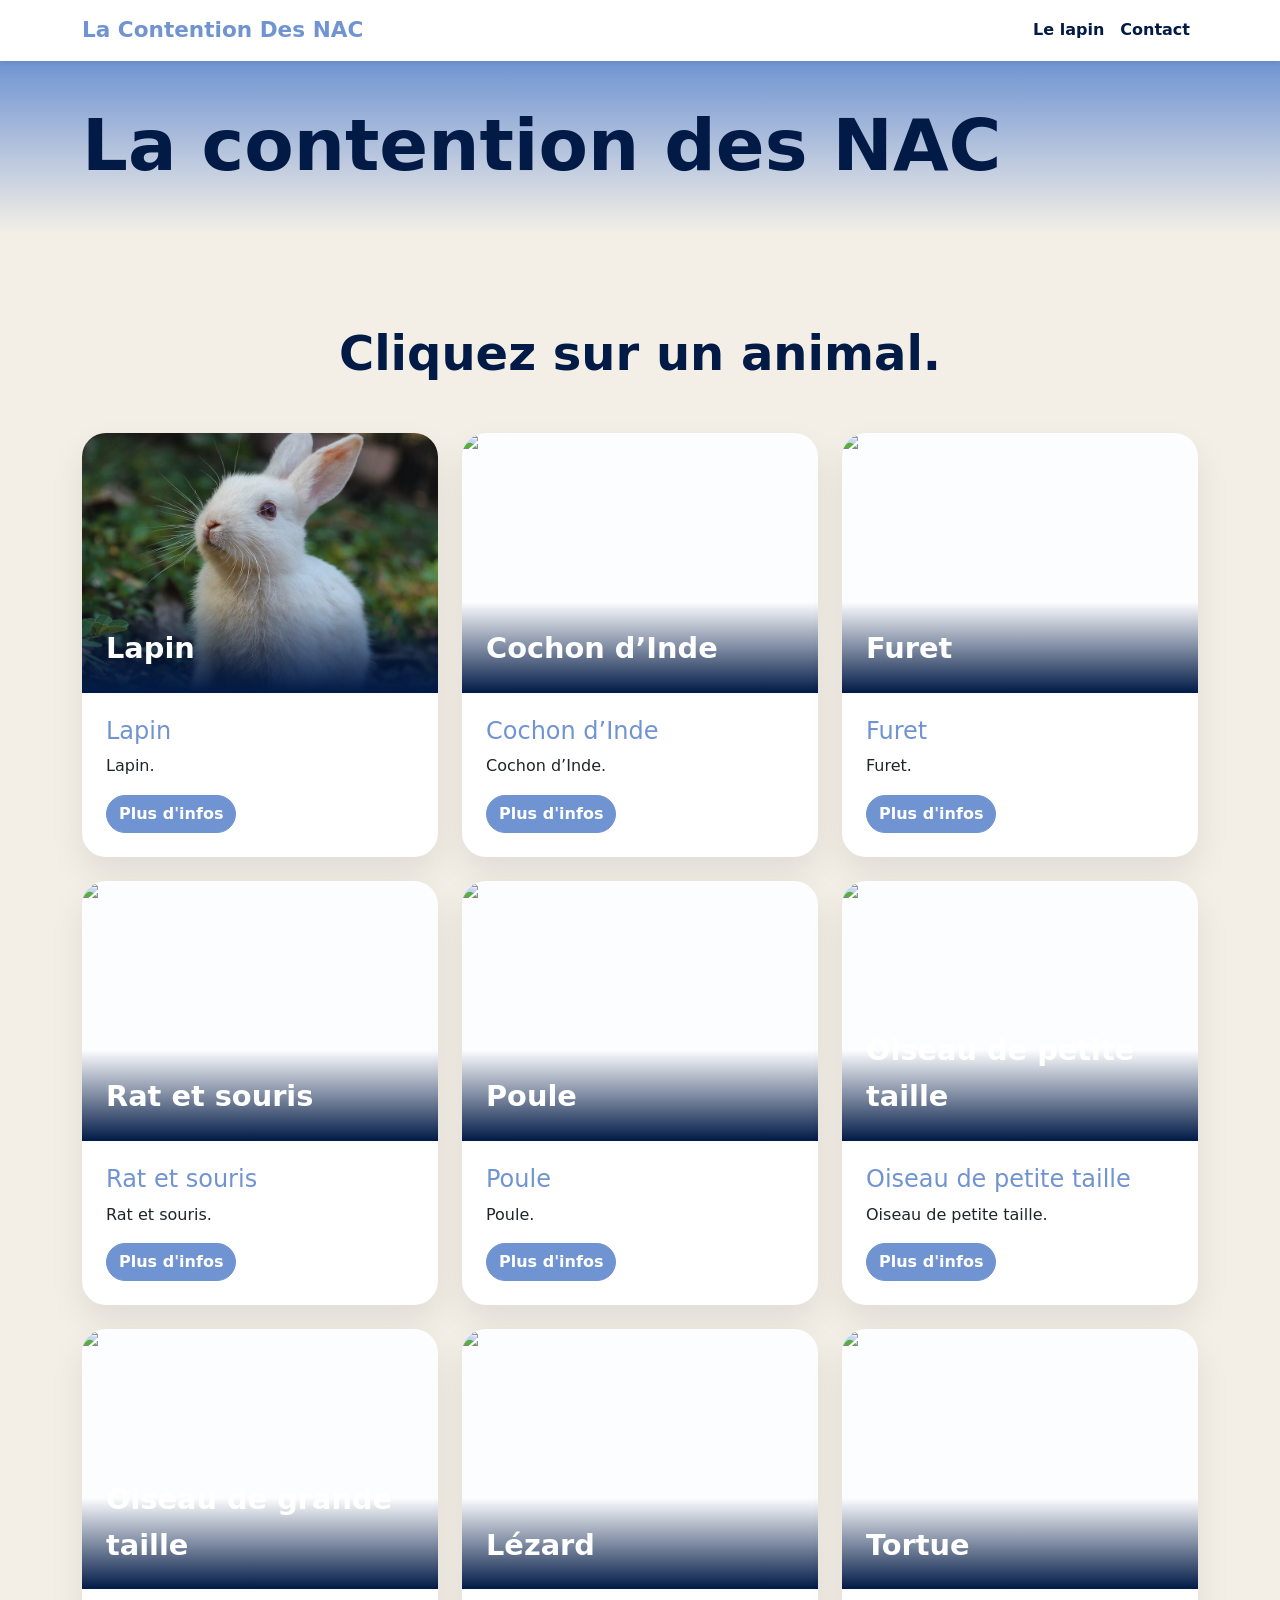
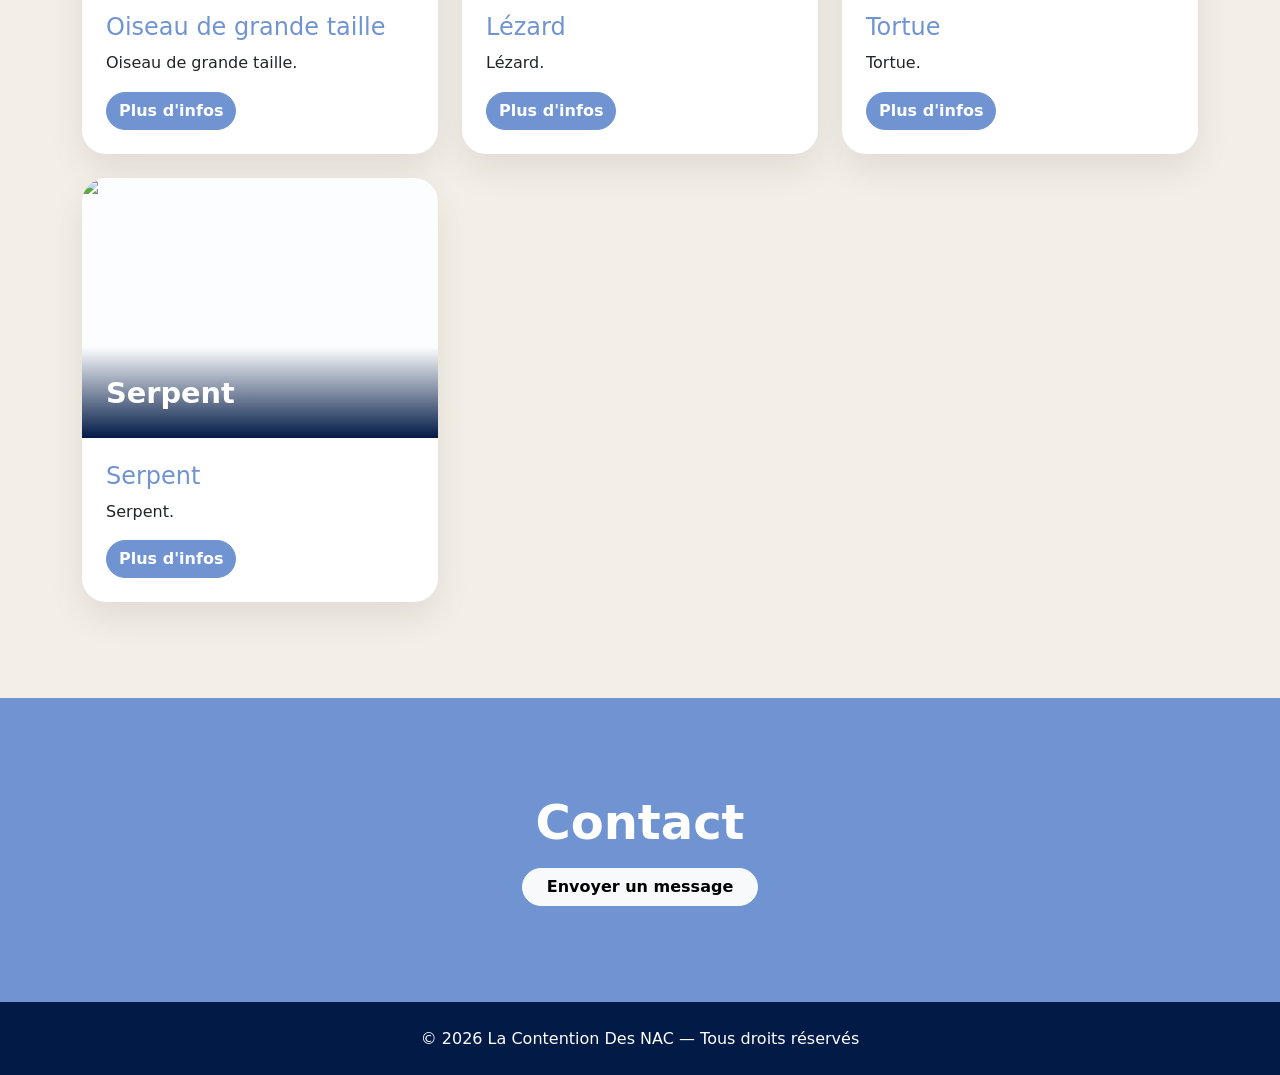
==== index.html @ f0cd6c54 "Added indexCards.js" ====
<!DOCTYPE html>
<html lang="fr">
<head>
    <meta charset="UTF-8">
    <meta name="viewport" content="width=device-width, initial-scale=1.0">
    <title>La Contention Des NAC</title>

    <link href="https://cdn.jsdelivr.net/npm/bootstrap@5.3.3/dist/css/bootstrap.min.css" rel="stylesheet">
    <link rel="stylesheet" href="css/style.css">
</head>

<body>
<nav class="navbar navbar-expand-lg bg-white shadow-sm sticky-top">
    <div class="container">
        <a class="navbar-brand fw-bold brand-color" href="index.html">
            La Contention Des NAC
        </a>

        <button class="navbar-toggler" type="button" data-bs-toggle="collapse" data-bs-target="#mainNavbar"
                aria-controls="mainNavbar" aria-expanded="false" aria-label="Afficher le menu">
            <span class="navbar-toggler-icon"></span>
        </button>

        <div class="collapse navbar-collapse" id="mainNavbar">
            <ul class="navbar-nav ms-auto mb-2 mb-lg-0 fw-semibold">
                <li class="nav-item">
                    <a class="nav-link" href="Lapin.html">Le lapin</a>
                </li>
                <li class="nav-item">
                    <a class="nav-link" href="#contact">Contact</a>
                </li>
            </ul>
        </div>
    </div>
</nav>

<main>
    <section class="hero-section">
        <div class="container py-5">
            <div class="row align-items-center min-vh-10 g-5">
                <div class="col-12">
                    <h1 class="display-2 fw-bold lh-1 mb-1">
                        La contention des NAC
                    </h1>
                </div>
            </div>
        </div>
    </section>

    <section class="py-5" id="nac-list">
        <div class="container py-lg-5">
            <div class="row justify-content-center text-center mb-5">
                <div class="col-lg-8">
                    <h2 class="display-5 fw-bold lh-1">
                        Cliquez sur un animal.
                    </h2>
                </div>
            </div>

            <div class="row g-4" id="nac-cards"></div>
        </div>
    </section>

    <section class="contact-section py-5 text-center text-white" id="contact">
        <div class="container py-lg-5">
            <h2 class="display-5 fw-bold mb-3">Contact</h2>
            <!--            <p class="lead mx-auto mb-4 contact-text">-->
            <!--                info.-->
            <!--            </p>-->
            <a href="mailto:lacontentiondesnac@gmail.com" class="btn btn-light rounded-pill px-4 fw-bold">
                Envoyer un message
            </a>
        </div>
    </section>
</main>

<footer class="footer-section py-4 text-center text-white">
    <div class="container">
        <p class="mb-0">© 2026 La Contention Des NAC — Tous droits réservés</p>
    </div>
</footer>

<template id="nac-card-template">
    <div class="col-md-6 col-lg-4">
        <article class="card nac-card h-100 border-0">
            <a class="image-button">
                <img class="card-img-top">
                <span></span>
            </a>

            <div class="card-body p-4 d-flex flex-column">
                <h3 class="h4 card-title brand-color"></h3>
                <p class="card-text flex-grow-1"></p>
                <a class="btn btn-primary-custom rounded-pill align-self-start">
                    Plus d'infos
                </a>
            </div>
        </article>
    </div>
</template>


<script src="js/indexCards.js"></script>
<script src="https://cdn.jsdelivr.net/npm/bootstrap@5.3.3/dist/js/bootstrap.bundle.min.js"></script>
</body>
</html>
---- css/style.css ----
:root {
    --primary: #7094d2;
    --secondary: #f3efe7;
    --dark: #011a46;
    --light: #ffffff;
    --accent: #0f714e;
}

body {
    color: var(--dark);
    background-color: var(--secondary);
    line-height: 1.6;
}

.footer-section {
    background-color: var(--dark);
}

.brand-color {
    color: var(--primary) !important;
}

/*======================================*/

.navbar-brand {
    font-size: 1.35rem;
}

.nav-link {
    color: var(--dark);
}

.nav-link:hover,
.nav-link:focus {
    color: var(--primary);
}

/*======================================*/

.hero-section {
    background: linear-gradient(var(--primary), rgba(243, 239, 231, 0.88));
    background-size: cover;
    background-position: center;
}

.min-vh-75 {
    min-height: 75vh;
}

.section-kicker {
    color: var(--accent);
    font-weight: 800;
    letter-spacing: 2px;
    text-transform: uppercase;
}

.light-kicker {
    color: rgba(255, 255, 255, 0.78);
}

.hero-text {
    max-width: 620px;
}

.btn-primary-custom {
    --bs-btn-color: #ffffff;
    --bs-btn-bg: var(--primary);
    --bs-btn-border-color: var(--primary);
    --bs-btn-hover-color: #ffffff;
    --bs-btn-hover-bg: var(--dark);
    --bs-btn-hover-border-color: var(--dark);
    --bs-btn-focus-shadow-rgb: 111, 143, 114;
    --bs-btn-active-color: #ffffff;
    --bs-btn-active-bg: var(--dark);
    --bs-btn-active-border-color: var(--dark);
    font-weight: 700;
}

.hero-image-card,
.info-card {
    background-color: var(--light);
    border-radius: 1.75rem;
    box-shadow: 0 1.5rem 3rem rgba(0, 0, 0, 0.12);
}

.main-image {
    width: 100%;
    height: 420px;
    object-fit: cover;
}

.nac-card {
    border-radius: 1.5rem;
    overflow: hidden;
    box-shadow: 0 1rem 2.2rem rgba(0, 0, 0, 0.08);
    transition: 0.2s ease;
}

.nac-card:hover {
    transform: translateY(-6px);
    box-shadow: 0 1.4rem 2.8rem rgba(0, 0, 0, 0.12);
}

.image-button {
    position: relative;
    display: block;
    height: 260px;
    overflow: hidden;
    color: var(--light);
    text-decoration: none;
}

.image-button img {
    width: 100%;
    height: 100%;
    object-fit: cover;
    transition: 0.3s ease;
}

.image-button::after {
    content: "";
    position: absolute;
    inset: 0;
    background: linear-gradient(
            rgba(112, 148, 210, 0.02) 0%,
            rgba(112, 148, 210, 0.02) 65%,
            var(--dark) 100%
    );}

.image-button span {
    position: absolute;
    left: 1.5rem;
    bottom: 1.35rem;
    z-index: 1;
    font-size: 1.8rem;
    font-weight: 800;
}

.image-button:hover img {
    transform: scale(1.08);
}

.about-section {
    background-color: var(--light);
}

.about-image,
.animal-main-image {
    width: 100%;
    height: 460px;
    object-fit: cover;
    box-shadow: 0 1.1rem 2.5rem rgba(0, 0, 0, 0.1);
}

.contact-section,
.animal-hero-section {
    background-color: var(--primary);
}

.info-card {
    box-shadow: 0 1rem 2.2rem rgba(0, 0, 0, 0.08);
}

.list-group-item {
    color: var(--dark);
    background-color: transparent;
}


@media (max-width: 991.98px) {
    .main-image,
    .about-image,
    .animal-main-image {
        height: 340px;
    }
}

@media (max-width: 575.98px) {
    .main-image,
    .about-image,
    .animal-main-image {
        height: 280px;
    }

    .image-button {
        height: 230px;
    }
}
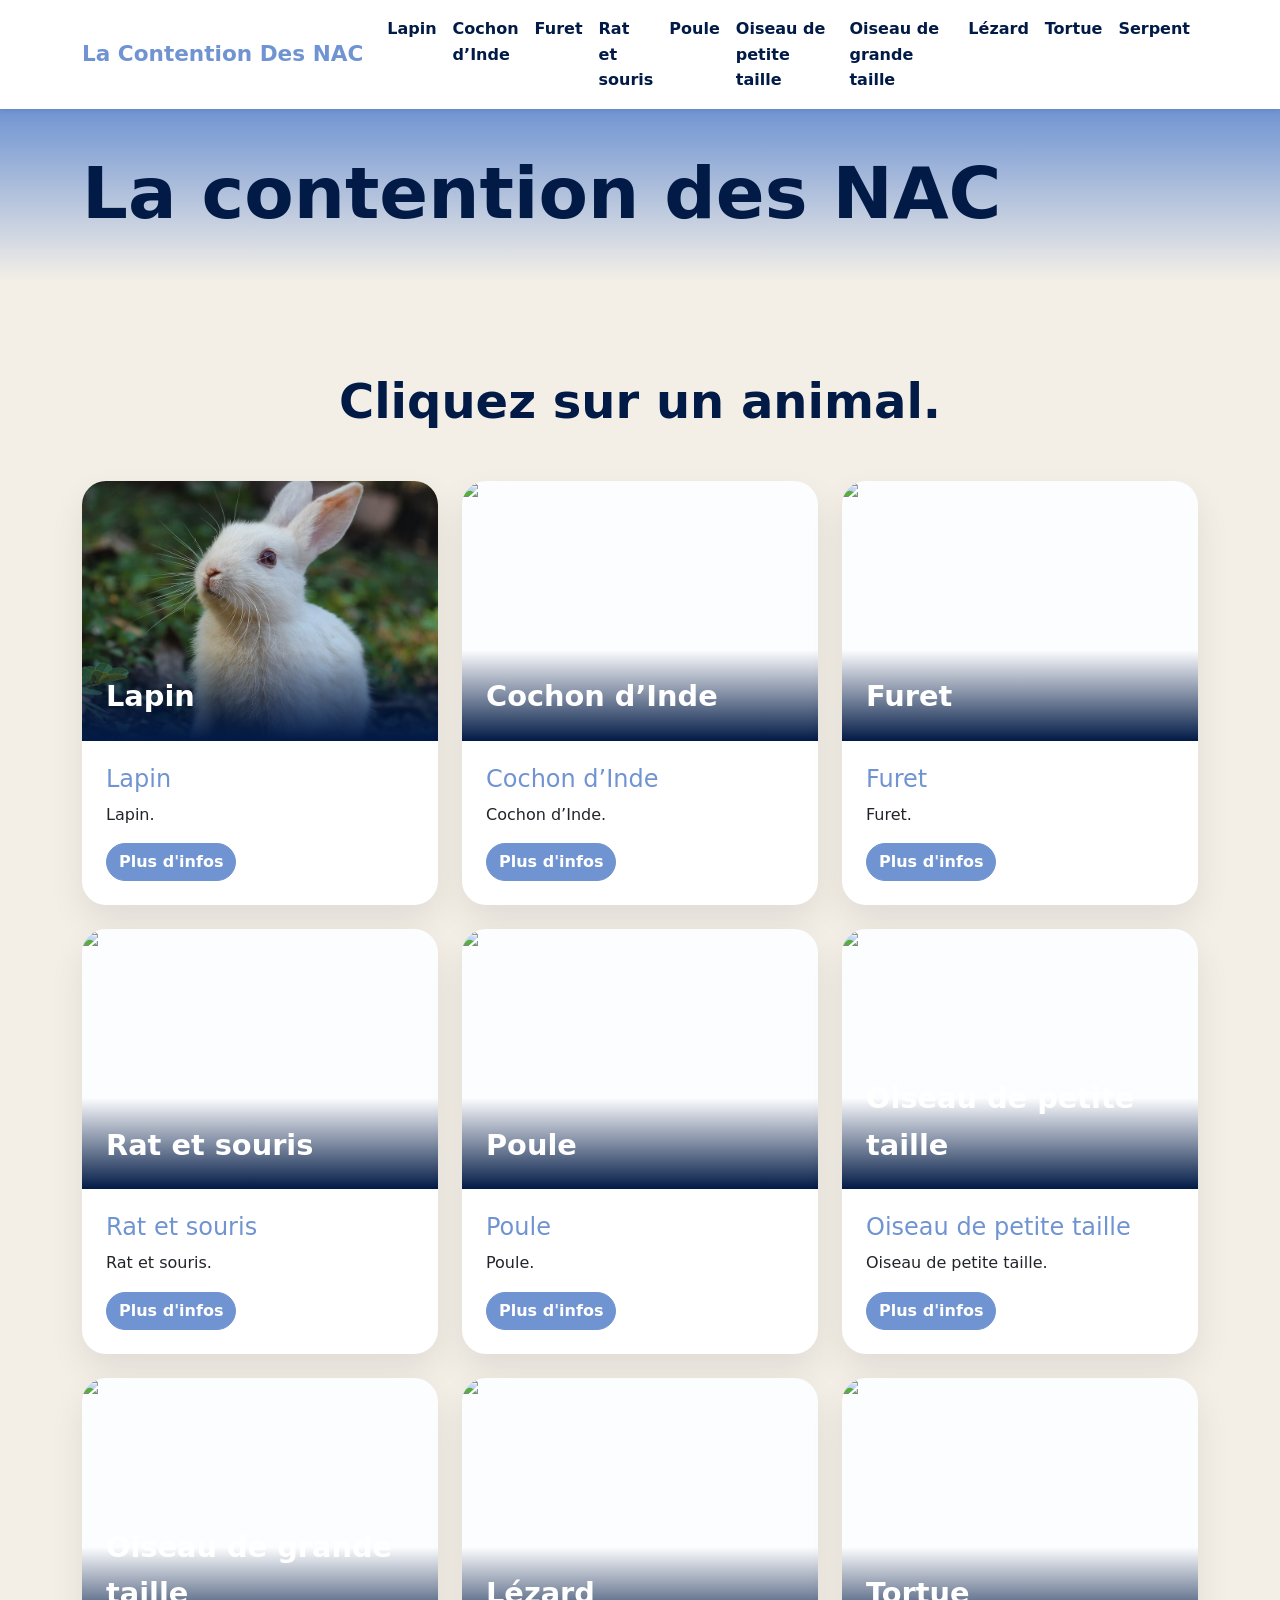
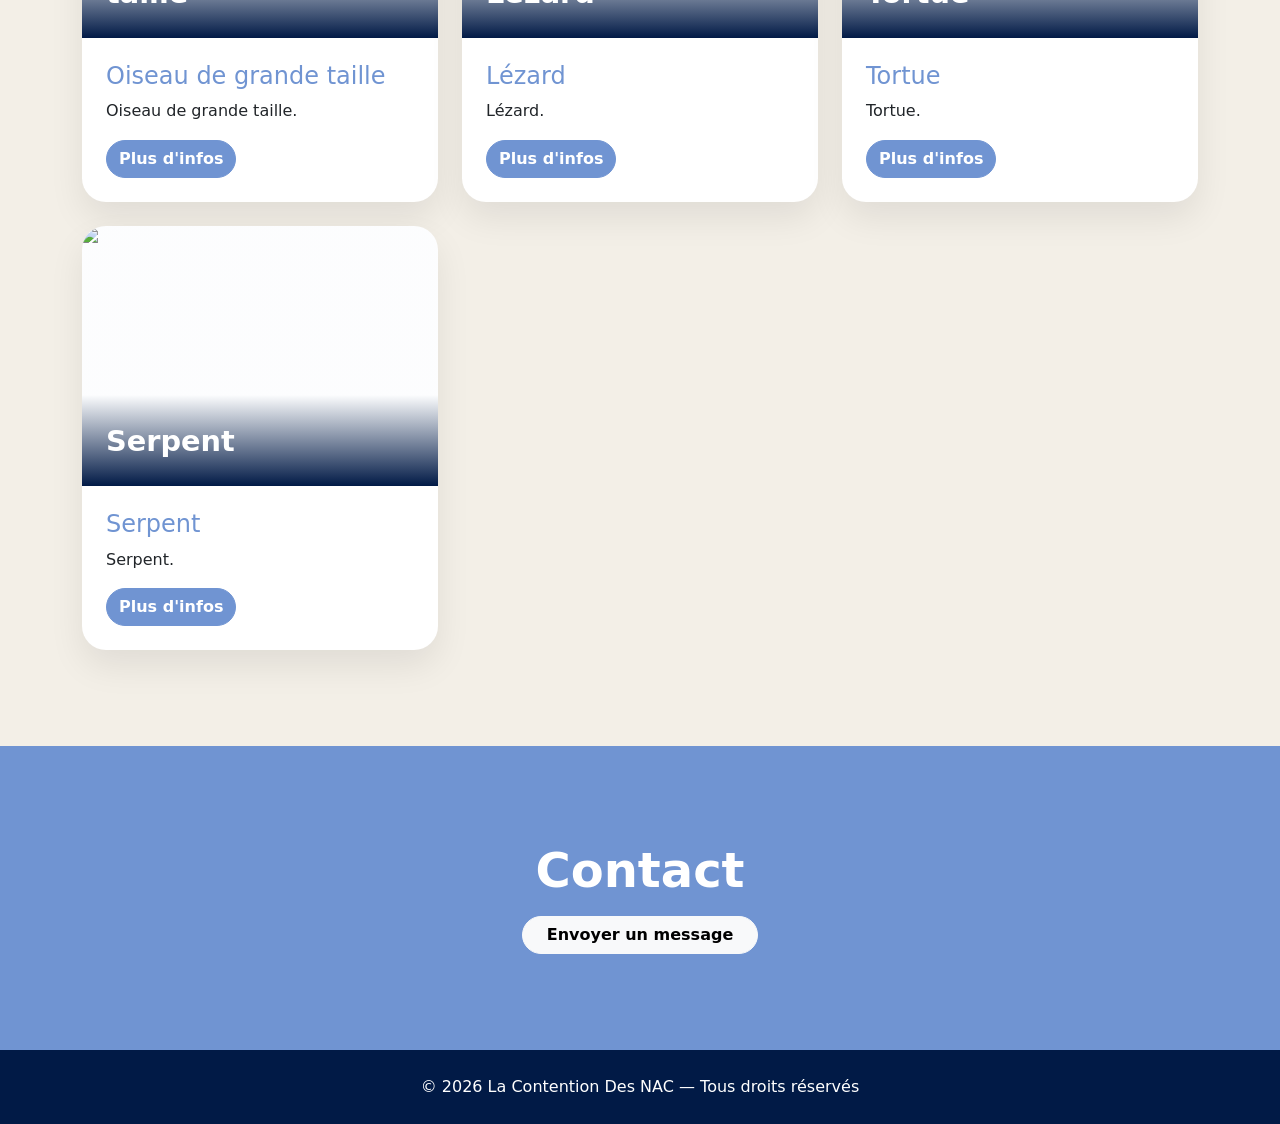
==== commit e508ff88: "Added all animals to menu + simplified indexCard.js" ====
--- a/index.html
+++ b/index.html
@@ -22,14 +22,7 @@
         </button>
 
         <div class="collapse navbar-collapse" id="mainNavbar">
-            <ul class="navbar-nav ms-auto mb-2 mb-lg-0 fw-semibold">
-                <li class="nav-item">
-                    <a class="nav-link" href="Lapin.html">Le lapin</a>
-                </li>
-                <li class="nav-item">
-                    <a class="nav-link" href="#contact">Contact</a>
-                </li>
-            </ul>
+            <ul class="navbar-nav ms-auto mb-2 mb-lg-0 fw-semibold" id="mainNavLinks"></ul>
         </div>
     </div>
 </nav>
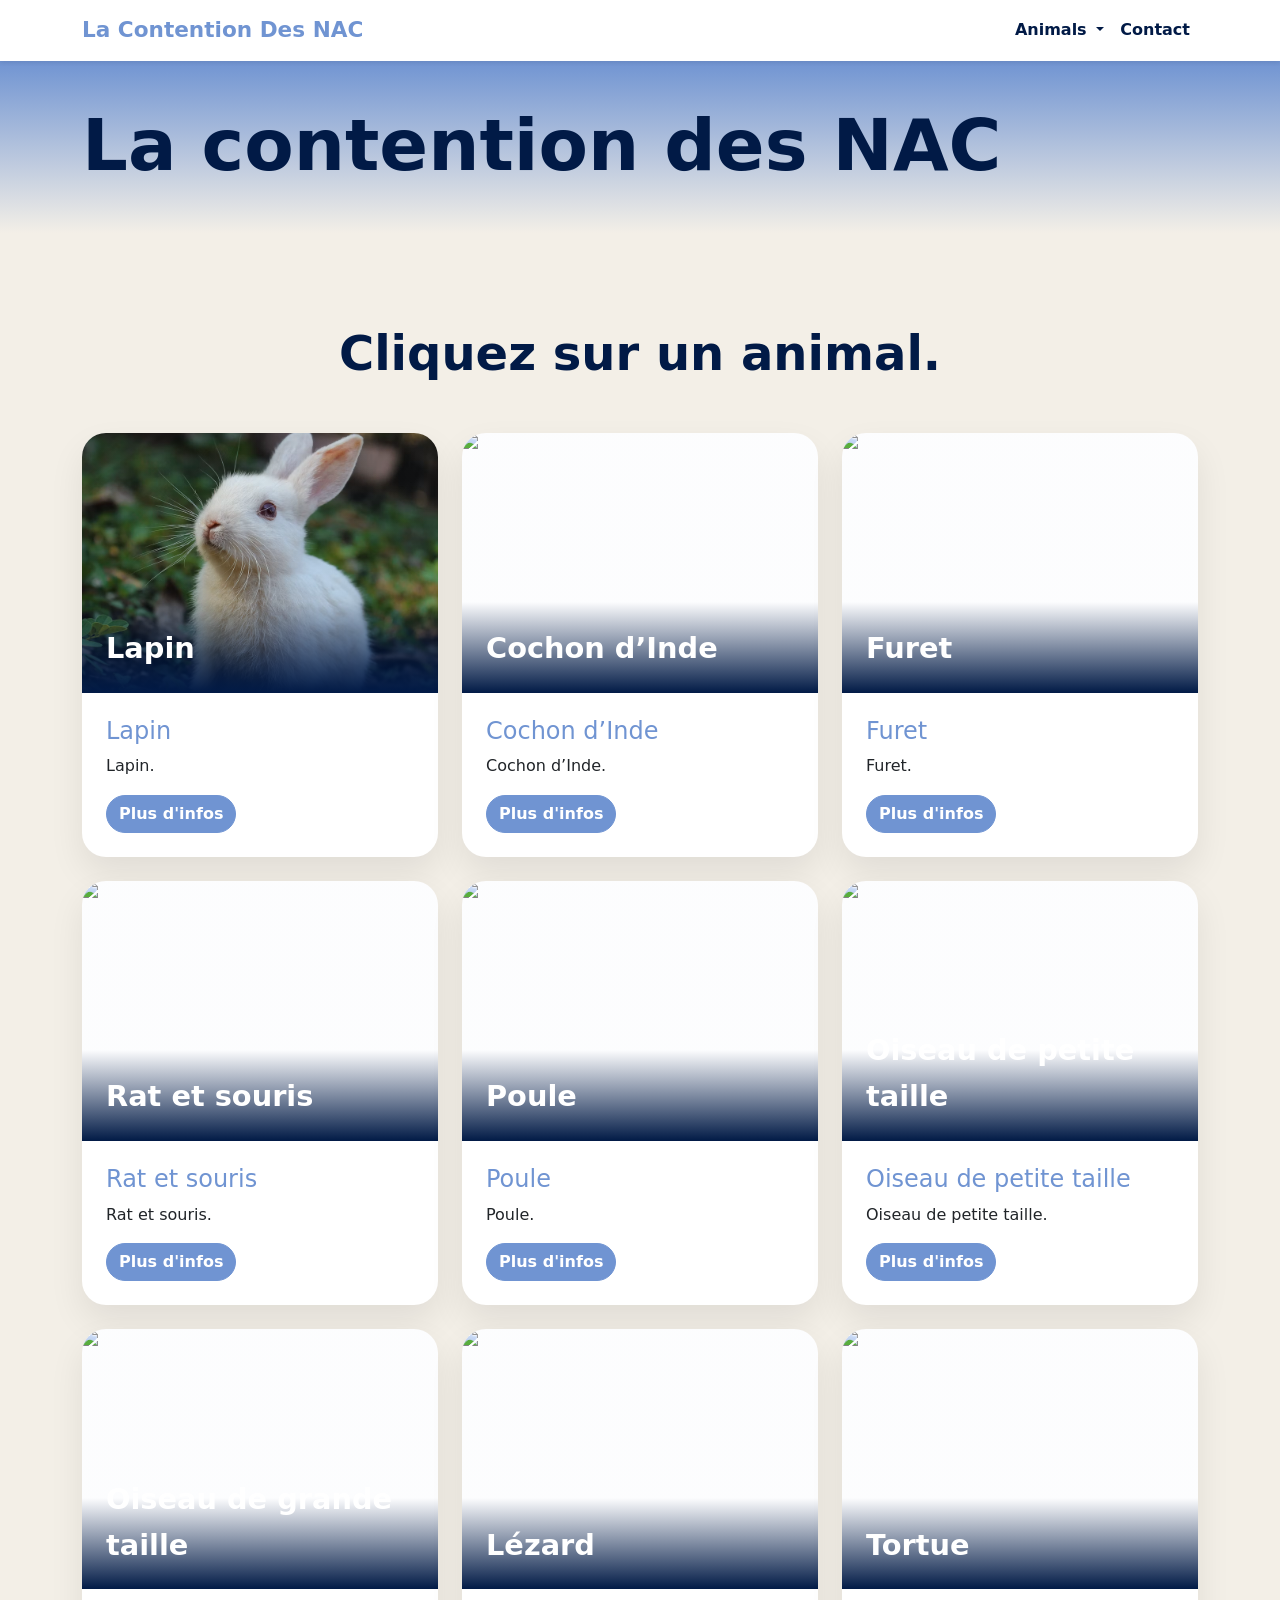
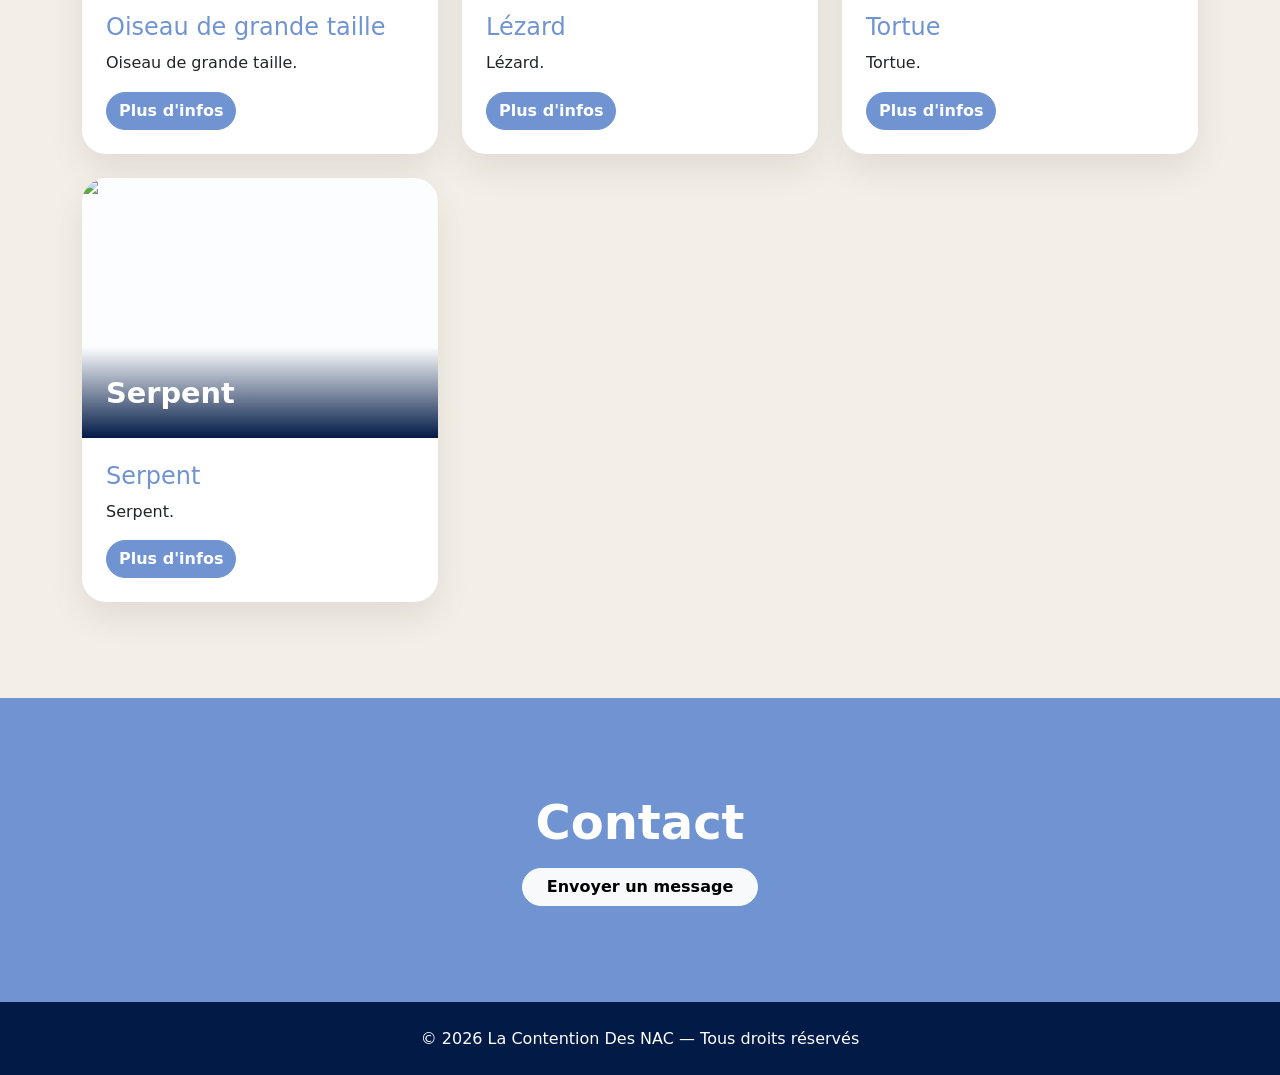
==== commit 9e60f5f2: "Made navbar use dropdown-item" ====
--- a/index.html
+++ b/index.html
@@ -22,7 +22,21 @@
         </button>
 
         <div class="collapse navbar-collapse" id="mainNavbar">
-            <ul class="navbar-nav ms-auto mb-2 mb-lg-0 fw-semibold" id="mainNavLinks"></ul>
+            <ul class="navbar-nav ms-auto mb-2 mb-lg-0 fw-semibold">
+                <li class="nav-item dropdown">
+                    <a class="nav-link dropdown-toggle" href="#" id="animalsDropdown" role="button"
+                       data-bs-toggle="dropdown" aria-expanded="false">
+                        Animals
+                    </a>
+
+                    <ul class="dropdown-menu dropdown-menu-end" id="mainNavLinks" aria-labelledby="animalsDropdown">
+                    </ul>
+                </li>
+
+                <li class="nav-item">
+                    <a class="nav-link" href="mailto:lacontentiondesnac@gmail.com">Contact</a>
+                </li>
+            </ul>
         </div>
     </div>
 </nav>
@@ -74,6 +88,7 @@
 </footer>
 
 <template id="nac-card-template">
+<!--    <div class="col-md-6 col-lg-4 col-xl-3">-->
     <div class="col-md-6 col-lg-4">
         <article class="card nac-card h-100 border-0">
             <a class="image-button">
--- a/css/style.css
+++ b/css/style.css
@@ -33,6 +33,25 @@
 .nav-link:hover,
 .nav-link:focus {
     color: var(--primary);
+}
+
+.dropdown-menu {
+    border: 0;
+    border-radius: 1rem;
+    box-shadow: 0 1rem 2.2rem rgba(0, 0, 0, 0.12);
+    padding: 0.75rem;
+}
+
+.dropdown-item {
+    color: var(--dark);
+    border-radius: 0.75rem;
+    font-weight: 600;
+}
+
+.dropdown-item:hover,
+.dropdown-item:focus {
+    color: var(--light);
+    background-color: var(--primary);
 }
 
 /*======================================*/
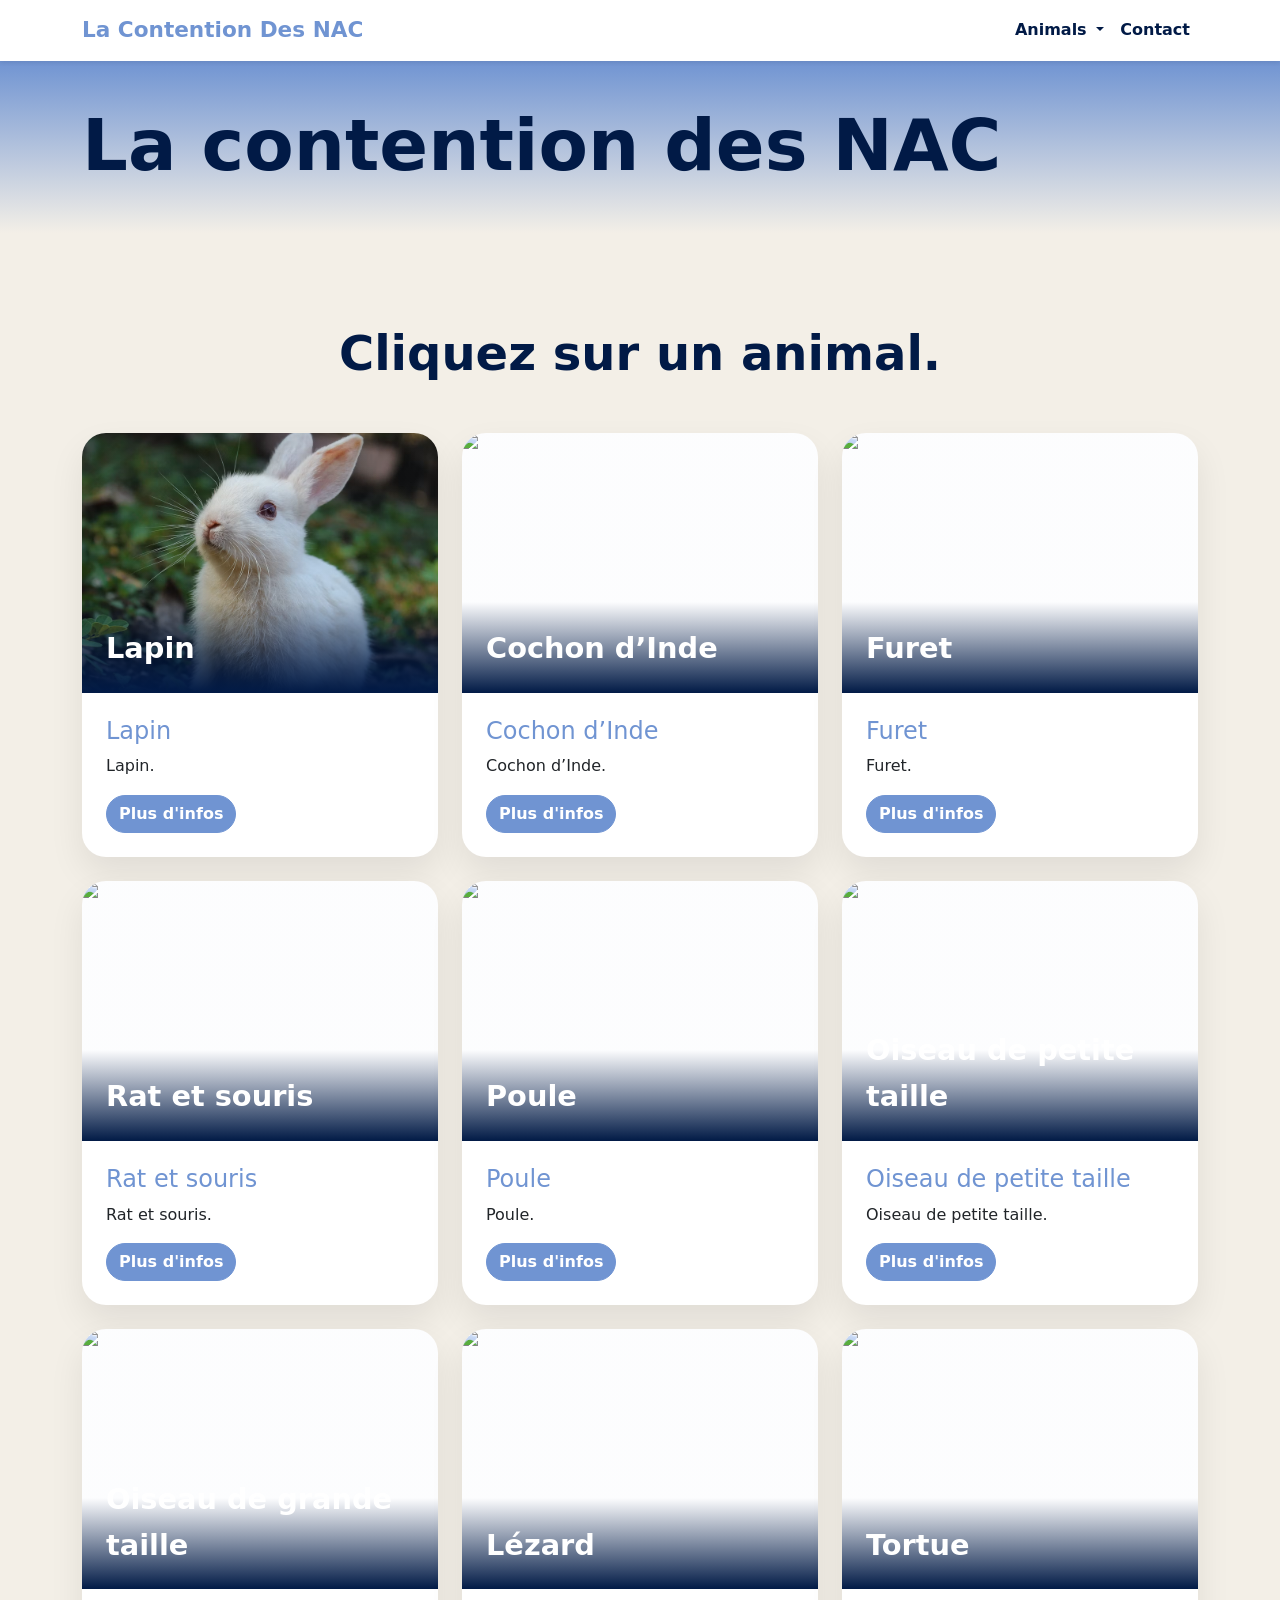
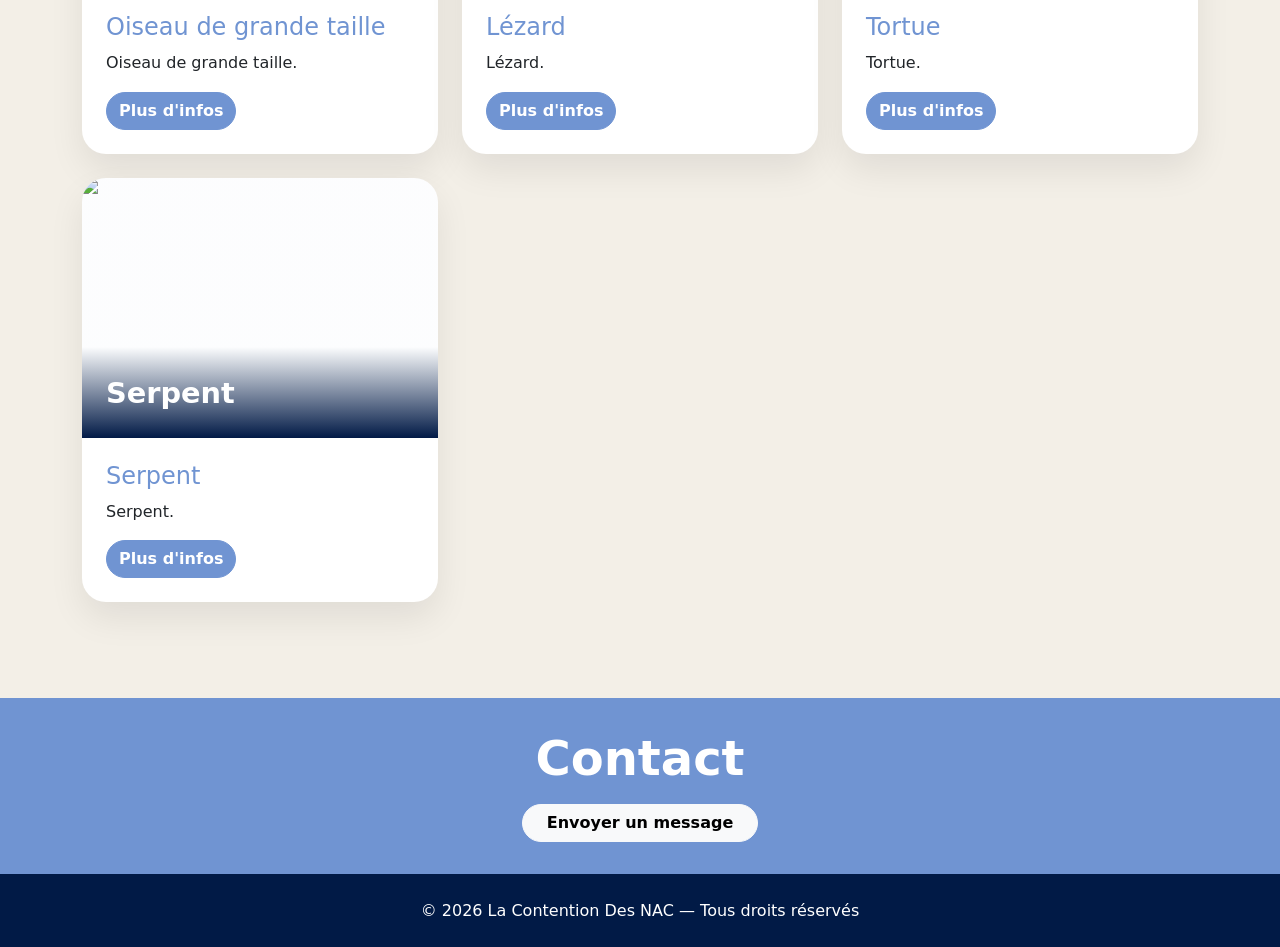
==== commit e7e2d158: "Added lapin.html with placeholders + layout.js to easily keep navbar and footer through the pages + " ====
--- a/index.html
+++ b/index.html
@@ -10,36 +10,7 @@
 </head>
 
 <body>
-<nav class="navbar navbar-expand-lg bg-white shadow-sm sticky-top">
-    <div class="container">
-        <a class="navbar-brand fw-bold brand-color" href="index.html">
-            La Contention Des NAC
-        </a>
-
-        <button class="navbar-toggler" type="button" data-bs-toggle="collapse" data-bs-target="#mainNavbar"
-                aria-controls="mainNavbar" aria-expanded="false" aria-label="Afficher le menu">
-            <span class="navbar-toggler-icon"></span>
-        </button>
-
-        <div class="collapse navbar-collapse" id="mainNavbar">
-            <ul class="navbar-nav ms-auto mb-2 mb-lg-0 fw-semibold">
-                <li class="nav-item dropdown">
-                    <a class="nav-link dropdown-toggle" href="#" id="animalsDropdown" role="button"
-                       data-bs-toggle="dropdown" aria-expanded="false">
-                        Animals
-                    </a>
-
-                    <ul class="dropdown-menu dropdown-menu-end" id="mainNavLinks" aria-labelledby="animalsDropdown">
-                    </ul>
-                </li>
-
-                <li class="nav-item">
-                    <a class="nav-link" href="mailto:lacontentiondesnac@gmail.com">Contact</a>
-                </li>
-            </ul>
-        </div>
-    </div>
-</nav>
+<div id="commonNavbar"></div>
 
 <main>
     <section class="hero-section">
@@ -68,12 +39,9 @@
         </div>
     </section>
 
-    <section class="contact-section py-5 text-center text-white" id="contact">
-        <div class="container py-lg-5">
+    <section class="contact-section py-3 text-center text-white" id="contact">
+        <div class="container py-lg-3">
             <h2 class="display-5 fw-bold mb-3">Contact</h2>
-            <!--            <p class="lead mx-auto mb-4 contact-text">-->
-            <!--                info.-->
-            <!--            </p>-->
             <a href="mailto:lacontentiondesnac@gmail.com" class="btn btn-light rounded-pill px-4 fw-bold">
                 Envoyer un message
             </a>
@@ -81,11 +49,7 @@
     </section>
 </main>
 
-<footer class="footer-section py-4 text-center text-white">
-    <div class="container">
-        <p class="mb-0">© 2026 La Contention Des NAC — Tous droits réservés</p>
-    </div>
-</footer>
+<div id="commonFooter"></div>
 
 <template id="nac-card-template">
 <!--    <div class="col-md-6 col-lg-4 col-xl-3">-->
@@ -108,6 +72,9 @@
 </template>
 
 
+<script src="js/animals.js"></script>
+<script src="js/layout.js"></script>
+<script src="js/navAnimals.js"></script>
 <script src="js/indexCards.js"></script>
 <script src="https://cdn.jsdelivr.net/npm/bootstrap@5.3.3/dist/js/bootstrap.bundle.min.js"></script>
 </body>
--- a/css/style.css
+++ b/css/style.css
@@ -3,7 +3,7 @@
     --secondary: #f3efe7;
     --dark: #011a46;
     --light: #ffffff;
-    --accent: #0f714e;
+    --accent: #570d9c;
 }
 
 body {
@@ -204,4 +204,32 @@
     .image-button {
         height: 230px;
     }
+}
+
+/*======================================*/
+
+.list-group-item {
+    color: var(--dark);
+    background-color: transparent;
+}
+
+.animal-video-section {
+    margin-bottom: 6rem;
+}
+
+.animal-video-section:last-child {
+    margin-bottom: 0;
+}
+
+
+@media (max-width: 991.98px) {
+    .animal-video-section {
+        margin-bottom: 4rem;
+    }
+
+    .main-image,
+    .about-image,
+    .animal-main-image {
+        height: 340px;
+    }
 }
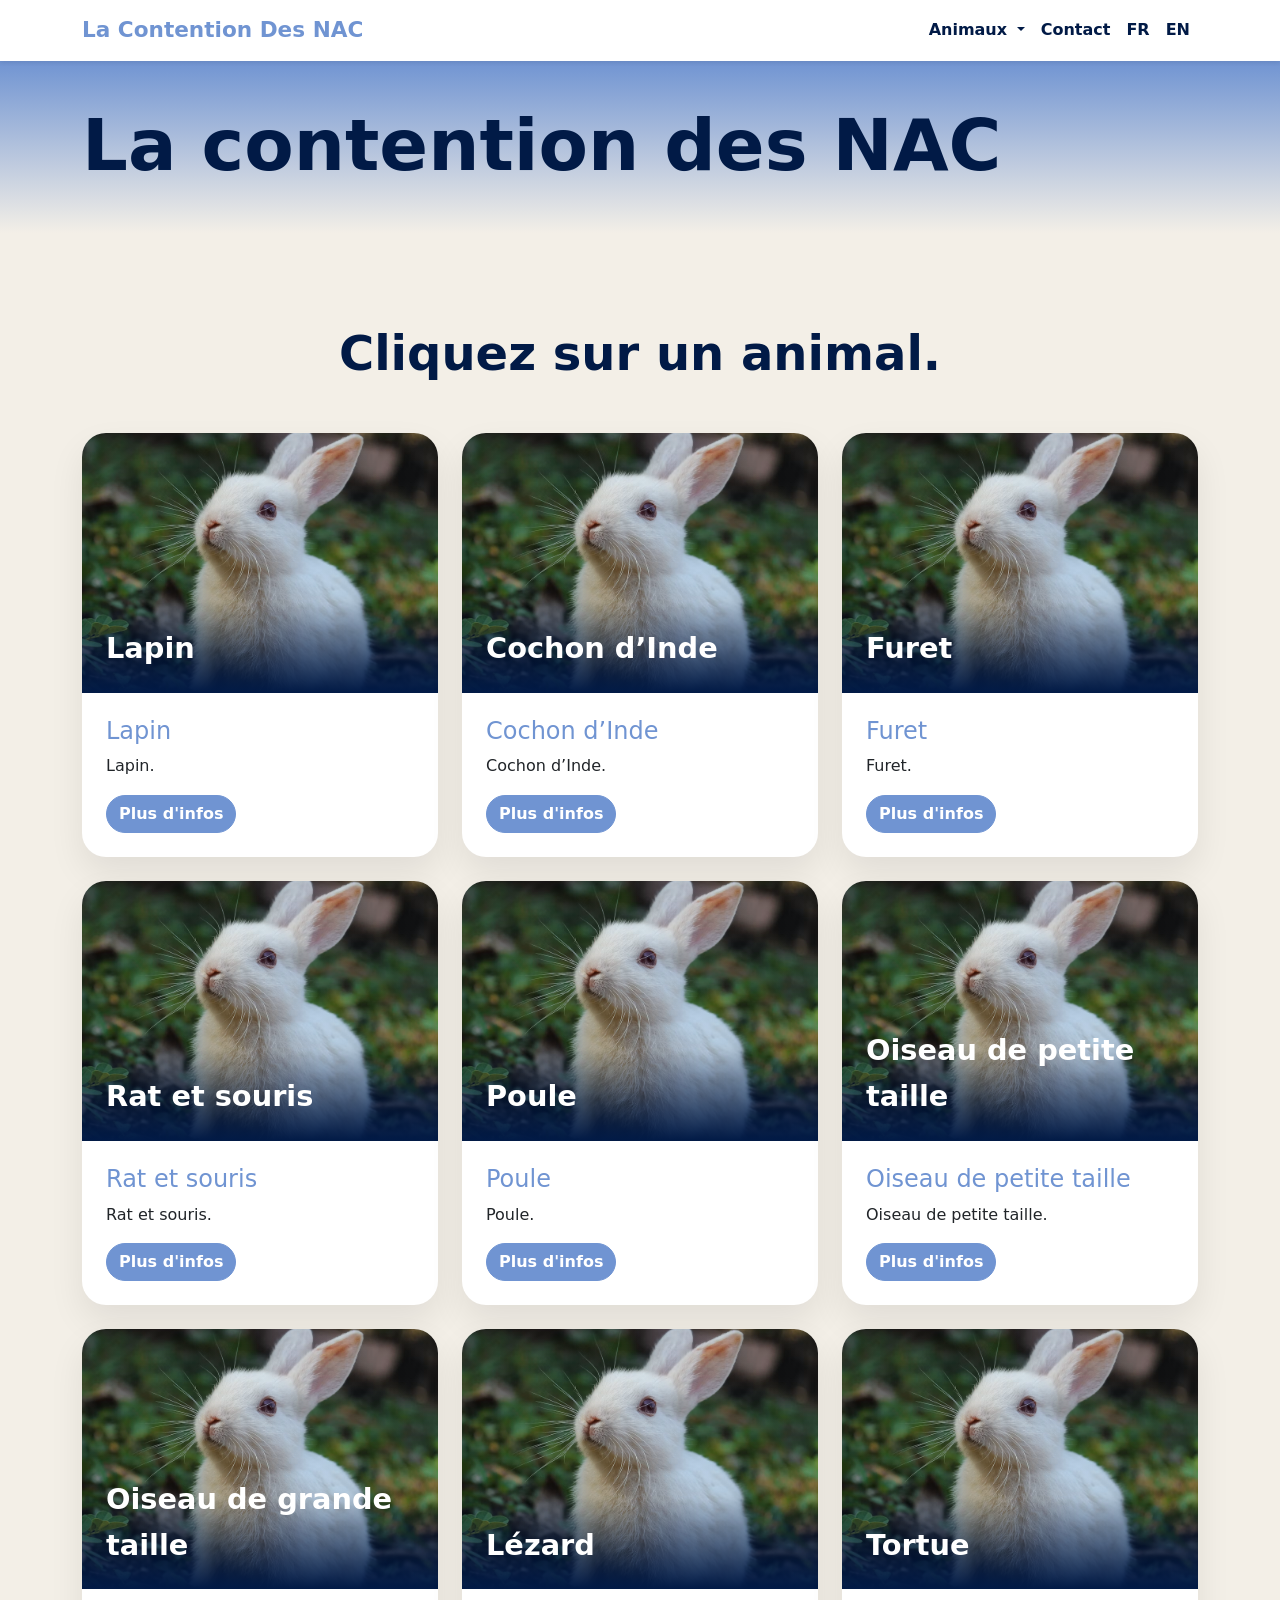
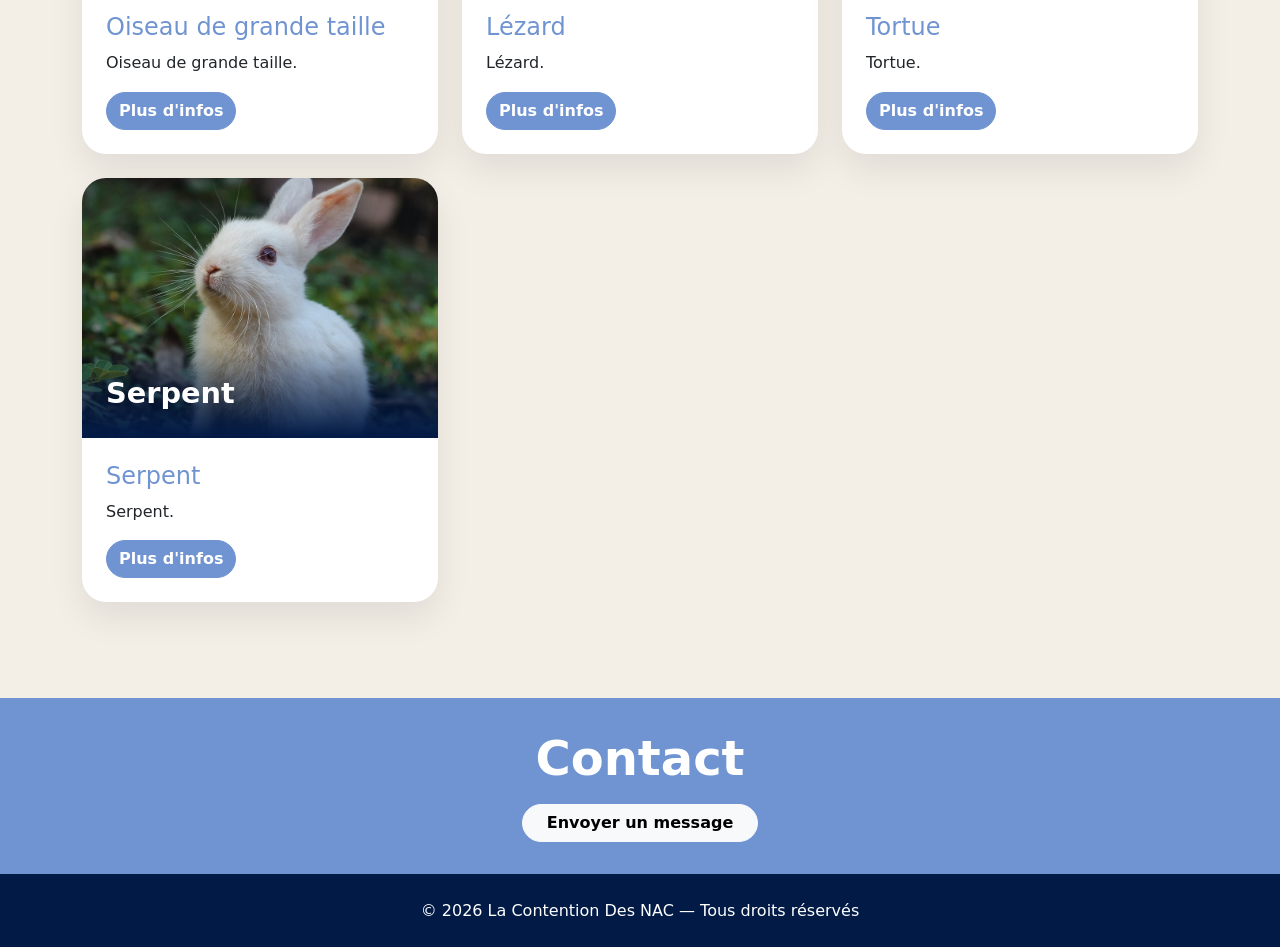
==== commit d95ad2b7: "Added language support" ====
--- a/index.html
+++ b/index.html
@@ -17,7 +17,7 @@
         <div class="container py-5">
             <div class="row align-items-center min-vh-10 g-5">
                 <div class="col-12">
-                    <h1 class="display-2 fw-bold lh-1 mb-1">
+                    <h1 class="display-2 fw-bold lh-1 mb-1" id="home-title">
                         La contention des NAC
                     </h1>
                 </div>
@@ -29,7 +29,7 @@
         <div class="container py-lg-5">
             <div class="row justify-content-center text-center mb-5">
                 <div class="col-lg-8">
-                    <h2 class="display-5 fw-bold lh-1">
+                    <h2 class="display-5 fw-bold lh-1" id="home-subtitle">
                         Cliquez sur un animal.
                     </h2>
                 </div>
@@ -42,7 +42,7 @@
     <section class="contact-section py-3 text-center text-white" id="contact">
         <div class="container py-lg-3">
             <h2 class="display-5 fw-bold mb-3">Contact</h2>
-            <a href="mailto:lacontentiondesnac@gmail.com" class="btn btn-light rounded-pill px-4 fw-bold">
+            <a href="mailto:lacontentiondesnac@gmail.com" class="btn btn-light rounded-pill px-4 fw-bold" id="contact-button">
                 Envoyer un message
             </a>
         </div>
@@ -52,7 +52,7 @@
 <div id="commonFooter"></div>
 
 <template id="nac-card-template">
-<!--    <div class="col-md-6 col-lg-4 col-xl-3">-->
+    <!--    <div class="col-md-6 col-lg-4 col-xl-3">-->
     <div class="col-md-6 col-lg-4">
         <article class="card nac-card h-100 border-0">
             <a class="image-button">
@@ -72,10 +72,12 @@
 </template>
 
 
-<script src="js/animals.js"></script>
+<script src="js/animalData.js"></script>
+<script src="js/language.js"></script>
 <script src="js/layout.js"></script>
 <script src="js/navAnimals.js"></script>
-<script src="js/indexCards.js"></script>
+<script src="js/homePage.js"></script>
+<script src="js/homeCards.js"></script>
 <script src="https://cdn.jsdelivr.net/npm/bootstrap@5.3.3/dist/js/bootstrap.bundle.min.js"></script>
 </body>
 </html>
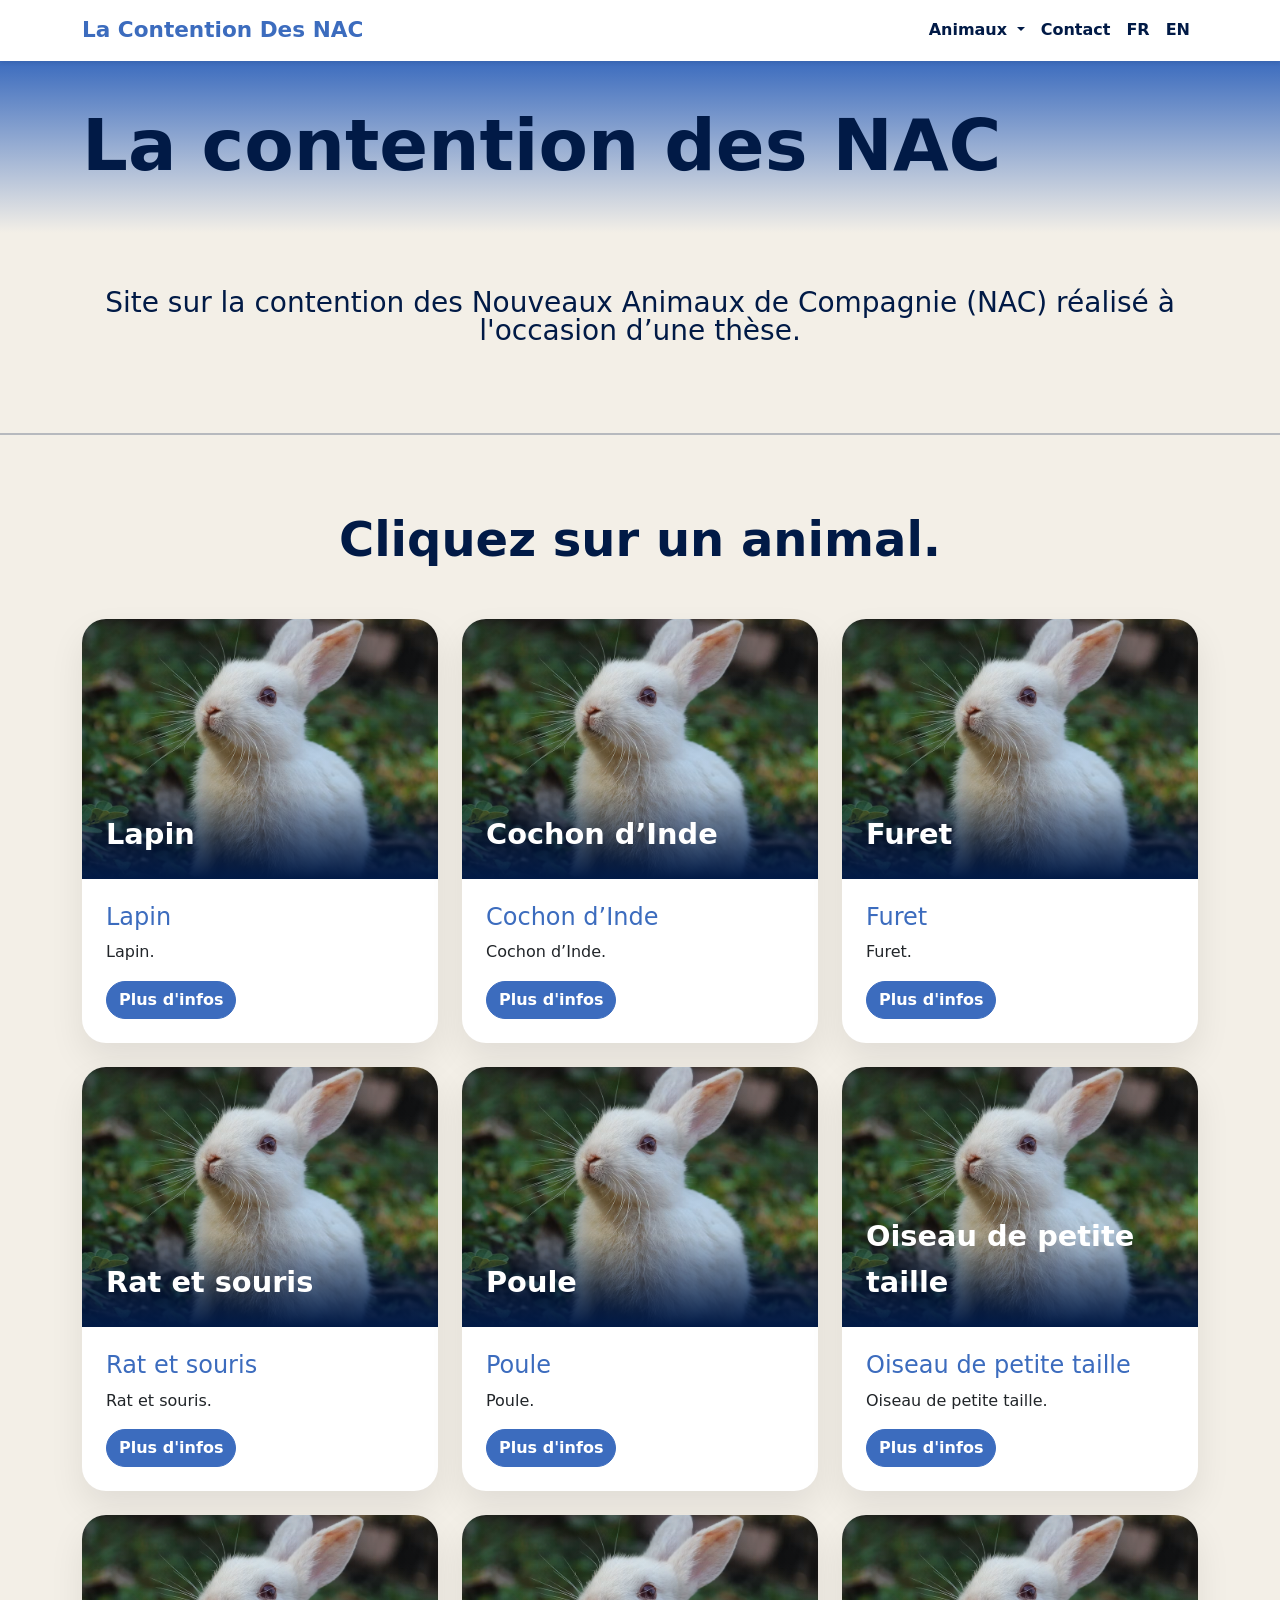
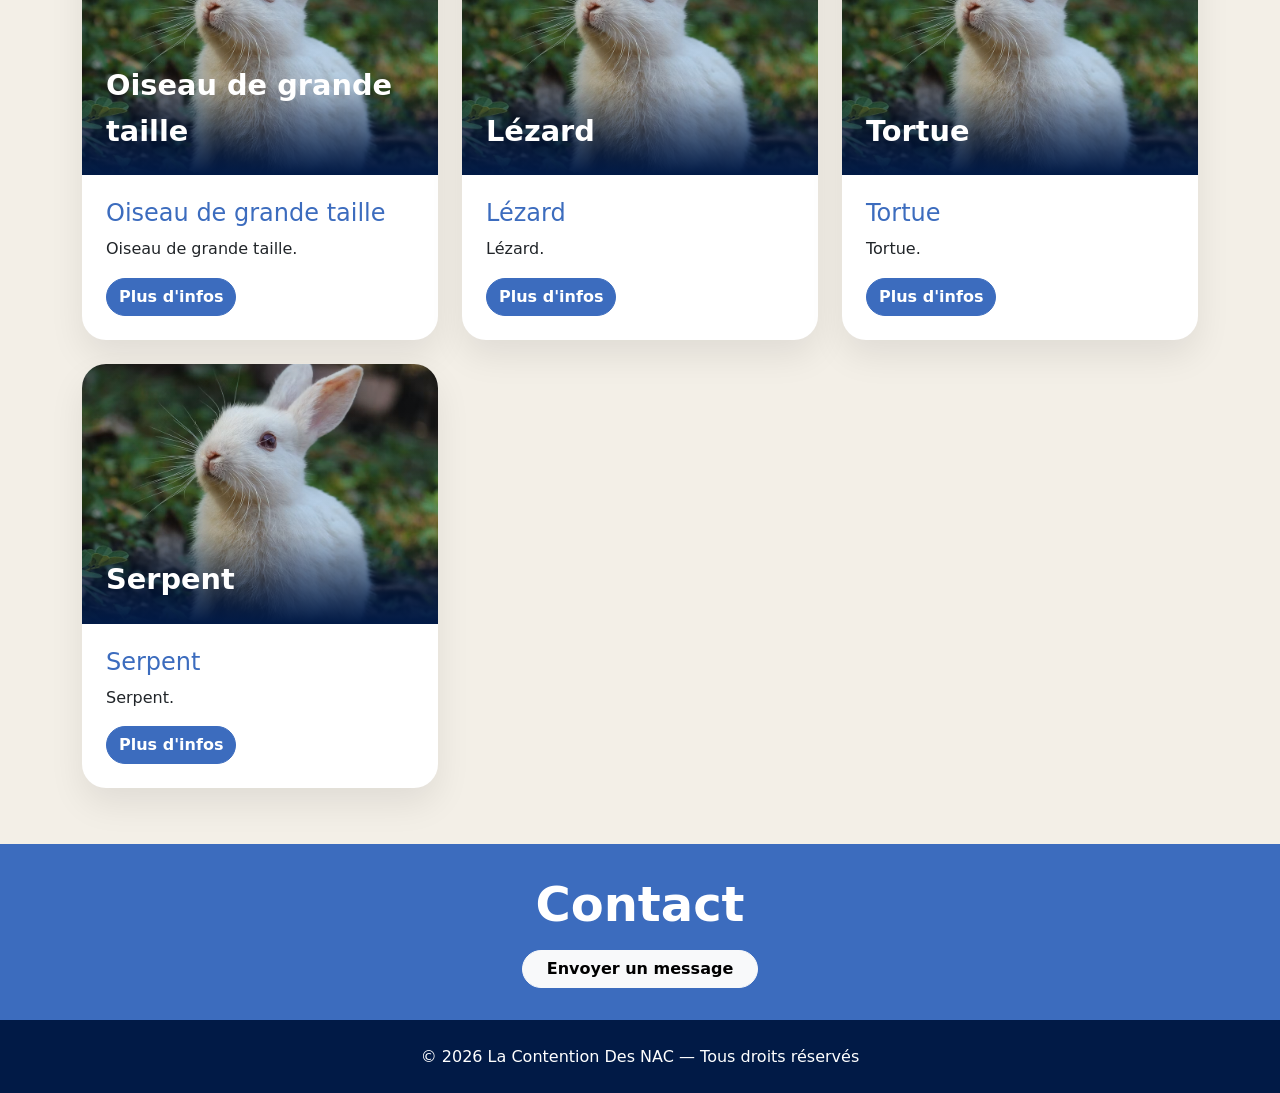
==== commit 2abe0b5d: "Added intro text and horizontal line" ====
--- a/index.html
+++ b/index.html
@@ -25,8 +25,20 @@
         </div>
     </section>
 
+    <section class="py-5" id="intro">
+        <div class="container py-lg-2">
+            <div class="text-center col-lg-12">
+                <h2 class="fs-3 lh-1" id="home-intro">
+                    Intro text.
+                </h2>
+            </div>
+        </div>
+    </section>
+
+    <hr class="my-4 border-2">
+
     <section class="py-5" id="nac-list">
-        <div class="container py-lg-5">
+        <div class="container py-lg-2">
             <div class="row justify-content-center text-center mb-5">
                 <div class="col-lg-8">
                     <h2 class="display-5 fw-bold lh-1" id="home-subtitle">
--- a/css/style.css
+++ b/css/style.css
@@ -1,5 +1,5 @@
 :root {
-    --primary: #7094d2;
+    --primary: #3c6cbe;
     --secondary: #f3efe7;
     --dark: #011a46;
     --light: #ffffff;
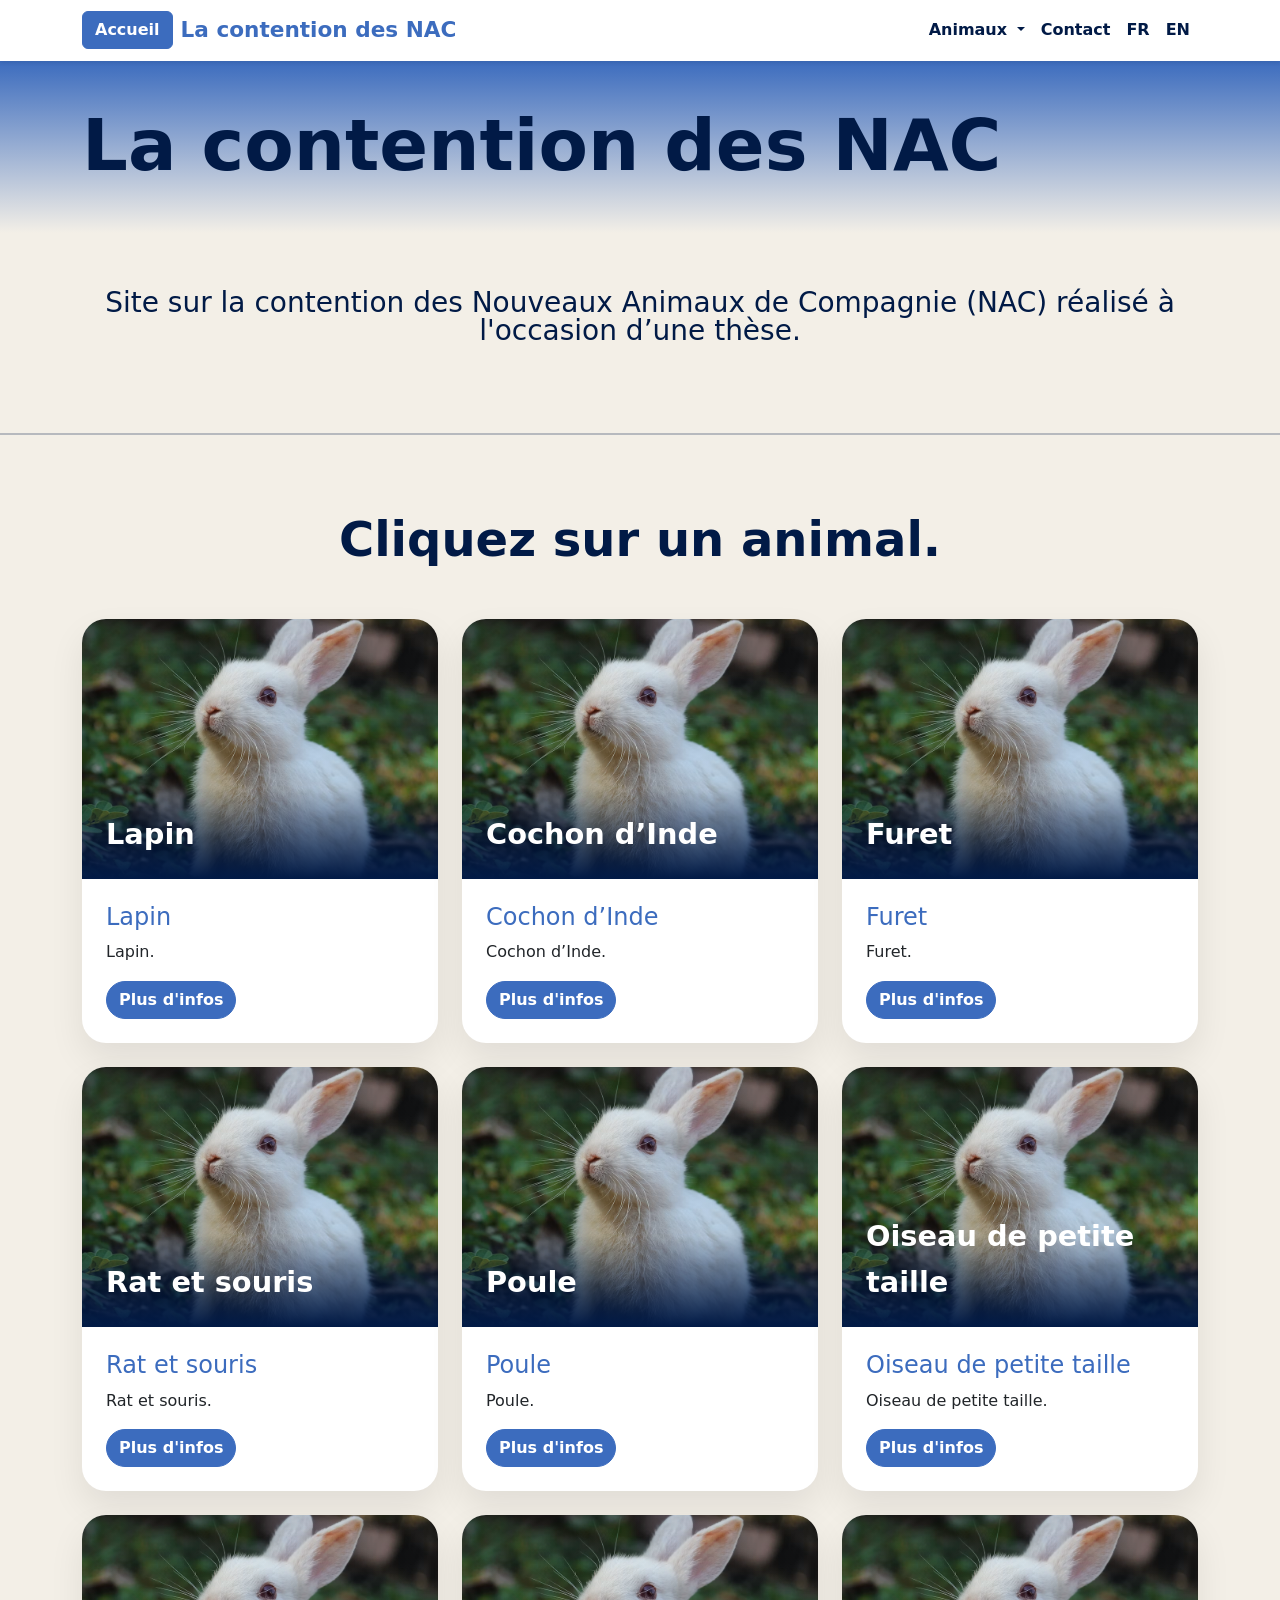
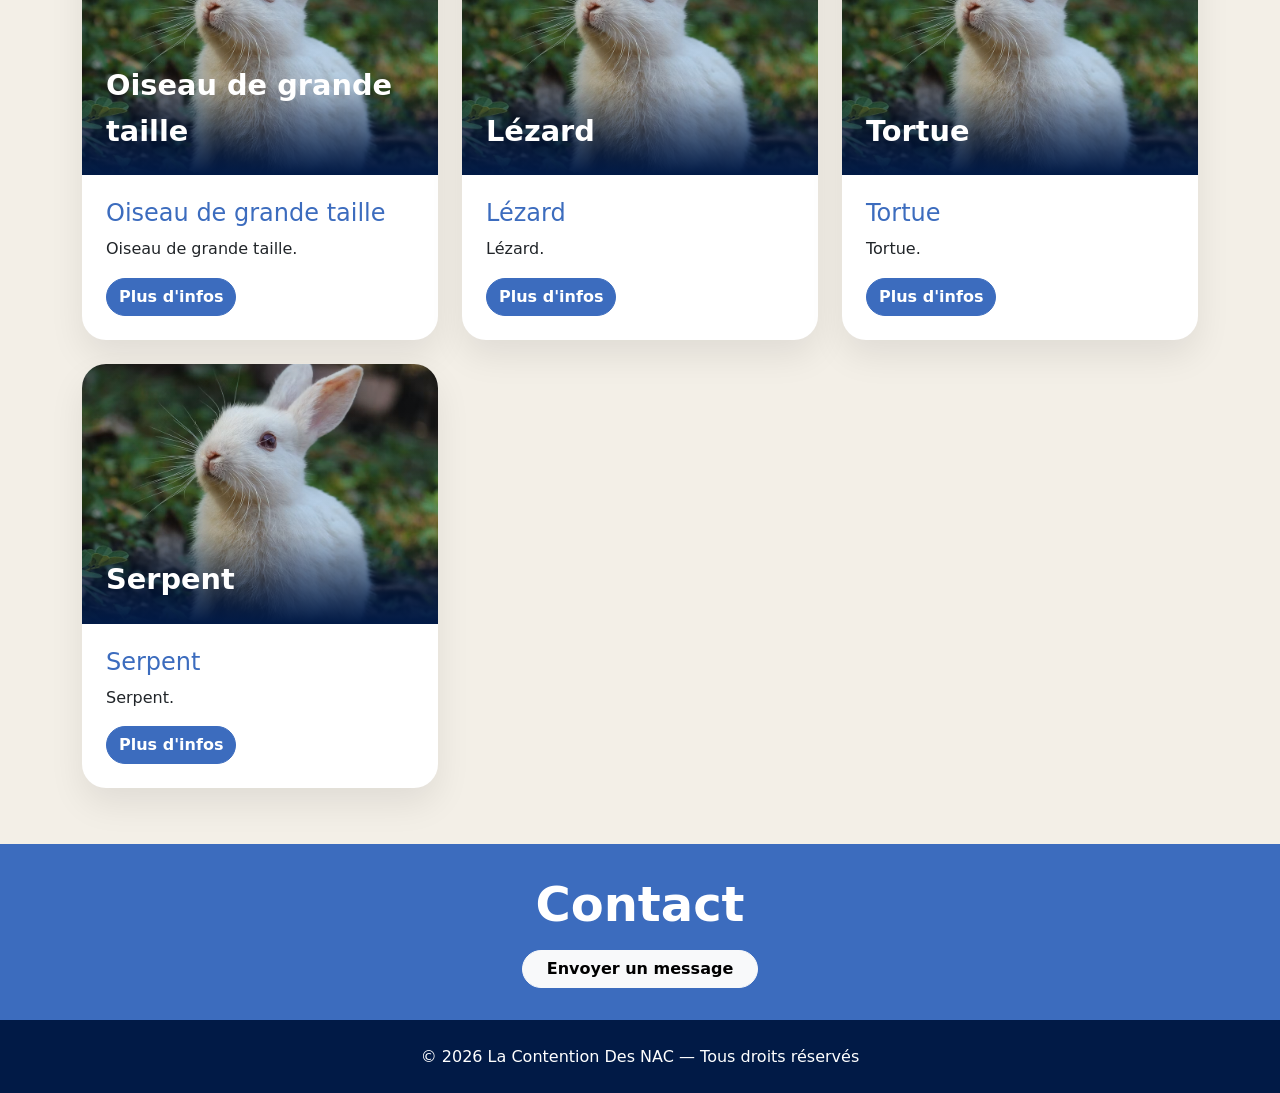
==== commit 4f1e7213: "Added sticky-top on navbar in index.html" ====
--- a/index.html
+++ b/index.html
@@ -10,7 +10,7 @@
 </head>
 
 <body>
-<div id="commonNavbar"></div>
+<div id="commonNavbar" class="sticky-top"></div>
 
 <main>
     <section class="hero-section">
@@ -92,4 +92,4 @@
 <script src="js/homeCards.js"></script>
 <script src="https://cdn.jsdelivr.net/npm/bootstrap@5.3.3/dist/js/bootstrap.bundle.min.js"></script>
 </body>
-</html>+</html>
--- a/css/style.css
+++ b/css/style.css
@@ -24,6 +24,12 @@
 
 .navbar-brand {
     font-size: 1.35rem;
+}
+
+@media (max-width: 767.98px) {
+    .navbar.sticky-top {
+        position: static;
+    }
 }
 
 .nav-link {
@@ -232,4 +238,4 @@
     .animal-main-image {
         height: 340px;
     }
-}+}
